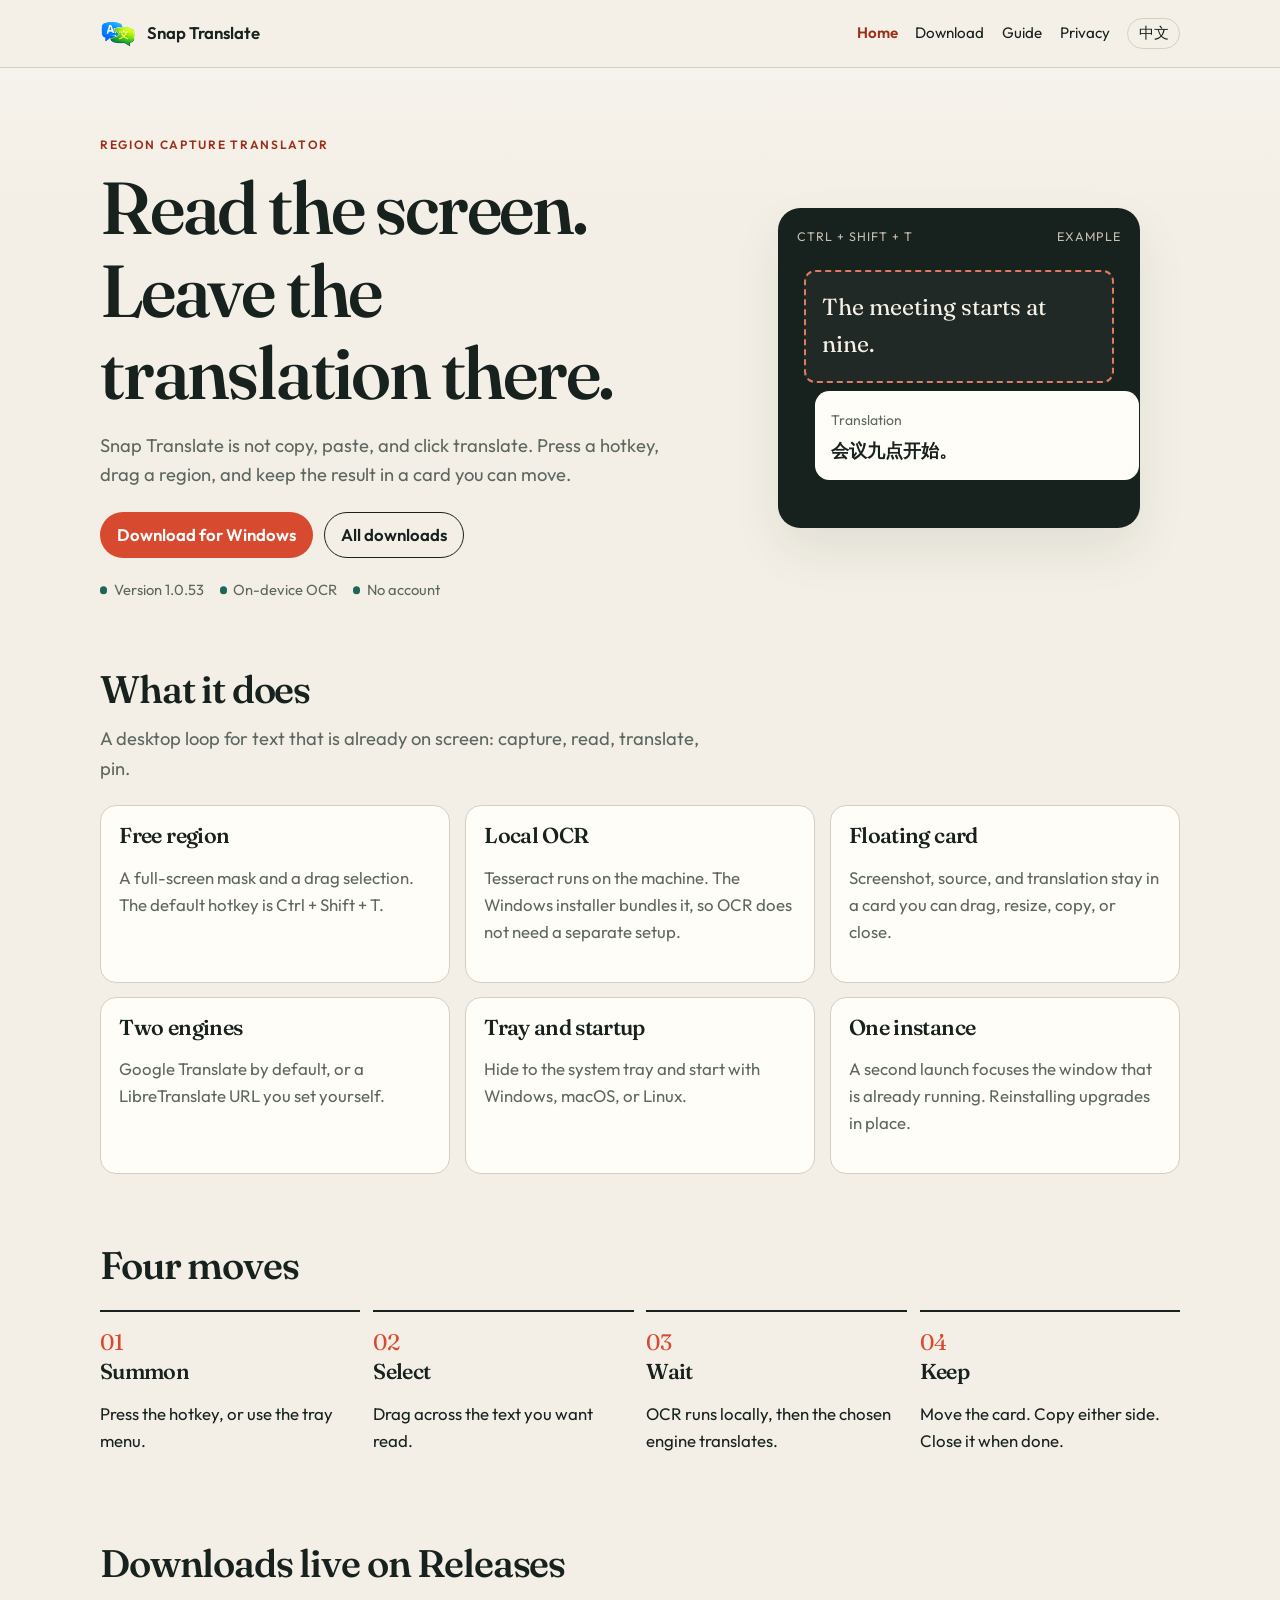
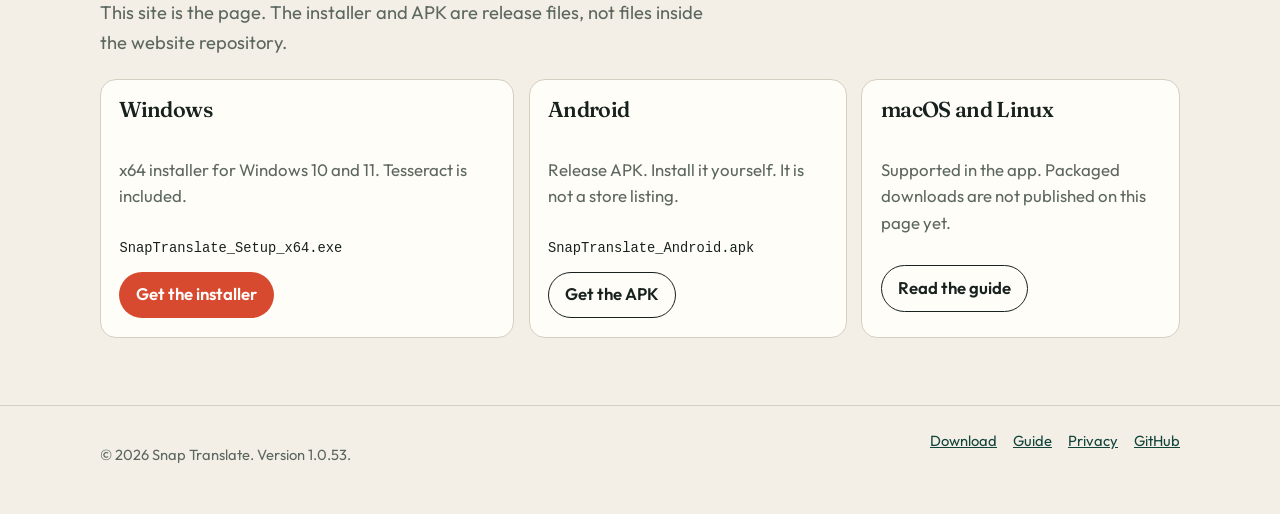
==== index.html @ 3e165d20 "feat: 添加 Snap Translate 下载站 包含中英文页面，以及 sitemap、robots 与结构化数据。" ====
<!DOCTYPE html>
<html lang="en">
<head>
  <meta charset="utf-8">
  <meta name="viewport" content="width=device-width, initial-scale=1">
  <title>Snap Translate — Screen region OCR and floating translation</title>
  <meta name="description" content="Snap Translate captures a screen region, reads it with on-device OCR, and shows the translation in a floating desktop card. Windows installer and Android APK on GitHub Releases.">
  <meta name="keywords" content="Snap Translate, screen OCR, region capture, desktop translator, Windows translator, floating translation card">
  <meta name="robots" content="index, follow, max-image-preview:large">
  <meta name="author" content="rontowerdragonsingingZi">
  <meta name="theme-color" content="#17211e">
  <link rel="canonical" href="https://rontowerdragonsingingzi.github.io/enblog/">
  <link rel="alternate" hreflang="en" href="https://rontowerdragonsingingzi.github.io/enblog/">
  <link rel="alternate" hreflang="zh-Hans" href="https://rontowerdragonsingingzi.github.io/enblog/html/zh.html">
  <link rel="alternate" hreflang="x-default" href="https://rontowerdragonsingingzi.github.io/enblog/">
  <link rel="icon" href="images/favicon.svg" type="image/svg+xml">
  <link rel="apple-touch-icon" href="images/icon-512.png">
  <link rel="manifest" href="site.webmanifest">
  <link rel="sitemap" type="application/xml" href="sitemap.xml">
  <meta property="og:type" content="website">
  <meta property="og:site_name" content="Snap Translate">
  <meta property="og:locale" content="en_US">
  <meta property="og:locale:alternate" content="zh_CN">
  <meta property="og:title" content="Snap Translate — Screen region OCR and floating translation">
  <meta property="og:description" content="Drag a region. Read it on device. Keep the translation in a floating card.">
  <meta property="og:url" content="https://rontowerdragonsingingzi.github.io/enblog/">
  <meta property="og:image" content="https://rontowerdragonsingingzi.github.io/enblog/images/icon-512.png">
  <meta property="og:image:width" content="512">
  <meta property="og:image:height" content="512">
  <meta property="og:image:alt" content="Snap Translate app icon">
  <meta name="twitter:card" content="summary">
  <meta name="twitter:title" content="Snap Translate — Screen region OCR and floating translation">
  <meta name="twitter:description" content="Drag a region. Read it on device. Keep the translation in a floating card.">
  <meta name="twitter:image" content="https://rontowerdragonsingingzi.github.io/enblog/images/icon-512.png">
  <link rel="preconnect" href="https://fonts.googleapis.com">
  <link rel="preconnect" href="https://fonts.gstatic.com" crossorigin>
  <link href="https://fonts.googleapis.com/css2?family=Fraunces:opsz,wght@9..144,560;9..144,640&family=Outfit:wght@400;500;600&display=swap" rel="stylesheet">
  <link rel="stylesheet" href="css/style.css">
  <script type="application/ld+json">
  {
    "@context": "https://schema.org",
    "@graph": [
      {
        "@type": "WebSite",
        "name": "Snap Translate",
        "url": "https://rontowerdragonsingingzi.github.io/enblog/",
        "inLanguage": ["en", "zh-Hans"],
        "description": "Screen region capture, on-device OCR, and floating translation cards."
      },
      {
        "@type": "SoftwareApplication",
        "name": "Snap Translate",
        "operatingSystem": "Windows 10, Windows 11, Android, macOS, Linux",
        "applicationCategory": "UtilitiesApplication",
        "softwareVersion": "1.0.53",
        "description": "Capture a screen region, read it with on-device Tesseract OCR, and show the translation in a floating card.",
        "downloadUrl": "https://github.com/rontowerdragonsingingZi/enblog/releases",
        "offers": { "@type": "Offer", "price": "0", "priceCurrency": "USD" },
        "author": {
          "@type": "Person",
          "name": "rontowerdragonsingingZi",
          "url": "https://github.com/rontowerdragonsingingZi"
        }
      }
    ]
  }
  </script>
</head>
<body>
  <a class="skip" href="#main">Skip to content</a>
  <header class="site-header">
    <div class="wrap bar">
      <a class="brand" href="index.html"><img src="images/icon-512.png" width="36" height="36" alt="">Snap Translate</a>
      <input class="nav-toggle" type="checkbox" id="nav-toggle">
      <label class="nav-toggle-label" for="nav-toggle">Menu</label>
      <nav class="nav" aria-label="Primary">
        <a href="index.html" aria-current="page">Home</a>
        <a href="html/download.html">Download</a>
        <a href="html/guide.html">Guide</a>
        <a href="html/privacy.html">Privacy</a>
        <a class="lang" href="html/zh.html" hreflang="zh-Hans" lang="zh-Hans">中文</a>
      </nav>
    </div>
  </header>
  <main id="main">
    <div class="wrap hero">
      <div>
        <p class="kicker">Region capture translator</p>
        <h1>Read the screen. Leave the translation there.</h1>
        <p class="lede">Snap Translate is not copy, paste, and click translate. Press a hotkey, drag a region, and keep the result in a card you can move.</p>
        <div class="actions">
          <a class="btn btn-primary" data-download="windows" href="https://github.com/rontowerdragonsingingZi/enblog/releases">Download for Windows</a>
          <a class="btn btn-ghost" href="html/download.html">All downloads</a>
        </div>
        <ul class="meta">
          <li>Version <span data-version>1.0.53</span></li>
          <li>On-device OCR</li>
          <li>No account</li>
        </ul>
      </div>
      <figure class="stage">
        <div class="stage-top"><span>Ctrl + Shift + T</span><span>Example</span></div>
        <div class="marquee">
          <p lang="en">The meeting starts at nine.</p>
        </div>
        <div class="card-float">
          <small>Translation</small>
          <strong lang="zh-Hans">会议九点开始。</strong>
        </div>
      </figure>
    </div>
    <section>
      <div class="wrap">
        <div class="section-head">
          <h2>What it does</h2>
          <p class="lede">A desktop loop for text that is already on screen: capture, read, translate, pin.</p>
        </div>
        <div class="grid">
          <article class="panel">
            <h3>Free region</h3>
            <p>A full-screen mask and a drag selection. The default hotkey is Ctrl + Shift + T.</p>
          </article>
          <article class="panel">
            <h3>Local OCR</h3>
            <p>Tesseract runs on the machine. The Windows installer bundles it, so OCR does not need a separate setup.</p>
          </article>
          <article class="panel">
            <h3>Floating card</h3>
            <p>Screenshot, source, and translation stay in a card you can drag, resize, copy, or close.</p>
          </article>
          <article class="panel">
            <h3>Two engines</h3>
            <p>Google Translate by default, or a LibreTranslate URL you set yourself.</p>
          </article>
          <article class="panel">
            <h3>Tray and startup</h3>
            <p>Hide to the system tray and start with Windows, macOS, or Linux.</p>
          </article>
          <article class="panel">
            <h3>One instance</h3>
            <p>A second launch focuses the window that is already running. Reinstalling upgrades in place.</p>
          </article>
        </div>
      </div>
    </section>
    <section>
      <div class="wrap">
        <div class="section-head">
          <h2>Four moves</h2>
        </div>
        <div class="steps">
          <article class="step"><h3>Summon</h3><p>Press the hotkey, or use the tray menu.</p></article>
          <article class="step"><h3>Select</h3><p>Drag across the text you want read.</p></article>
          <article class="step"><h3>Wait</h3><p>OCR runs locally, then the chosen engine translates.</p></article>
          <article class="step"><h3>Keep</h3><p>Move the card. Copy either side. Close it when done.</p></article>
        </div>
      </div>
    </section>
    <section id="download">
      <div class="wrap">
        <div class="section-head">
          <h2>Downloads live on Releases</h2>
          <p class="lede">This site is the page. The installer and APK are release files, not files inside the website repository.</p>
        </div>
        <div class="downloads">
          <article class="panel download-card">
            <h3>Windows</h3>
            <p>x64 installer for Windows 10 and 11. Tesseract is included.</p>
            <span class="file" data-file>SnapTranslate_Setup_x64.exe</span>
            <a class="btn btn-primary" data-download="windows" href="https://github.com/rontowerdragonsingingZi/enblog/releases">Get the installer</a>
          </article>
          <article class="panel download-card">
            <h3>Android</h3>
            <p>Release APK. Install it yourself. It is not a store listing.</p>
            <span class="file" data-file>SnapTranslate_Android.apk</span>
            <a class="btn btn-ghost" data-download="android" href="https://github.com/rontowerdragonsingingZi/enblog/releases">Get the APK</a>
          </article>
          <article class="panel download-card">
            <h3>macOS and Linux</h3>
            <p>Supported in the app. Packaged downloads are not published on this page yet.</p>
            <a class="btn btn-ghost" href="html/guide.html">Read the guide</a>
          </article>
        </div>
      </div>
    </section>
  </main>
  <footer class="site-footer">
    <div class="wrap foot">
      <p>© <span data-year>2026</span> Snap Translate. Version <span data-version>1.0.53</span>.</p>
      <nav aria-label="Footer">
        <a href="html/download.html">Download</a>
        <a href="html/guide.html">Guide</a>
        <a href="html/privacy.html">Privacy</a>
        <a href="https://github.com/rontowerdragonsingingZi/enblog">GitHub</a>
      </nav>
    </div>
  </footer>
  <script src="js/config.js"></script>
  <script src="js/main.js"></script>
</body>
</html>
---- css/style.css ----
:root {
  --paper: #f3efe6;
  --paper-2: #e6dfd1;
  --ink: #17211e;
  --muted: #5c675f;
  --line: #d5cec1;
  --card: #fffdf8;
  --signal: #d84a2f;
  --signal-dark: #9d2f18;
  --moss: #1d6558;
  --moss-dark: #12443b;
  --shadow: 0 22px 50px rgba(23, 33, 30, 0.08);
  --serif: "Fraunces", "Iowan Old Style", "Palatino Linotype", serif;
  --sans: "Outfit", "Segoe UI", sans-serif;
}

* { box-sizing: border-box; }
html { scroll-behavior: smooth; }
body {
  margin: 0;
  color: var(--ink);
  background:
    radial-gradient(900px 420px at 100% -10%, rgba(216, 74, 47, 0.08), transparent 60%),
    linear-gradient(180deg, #f7f4ee 0%, var(--paper) 220px);
  font-family: var(--sans);
  font-size: 1.05rem;
  line-height: 1.6;
}
img { max-width: 100%; display: block; }
a { color: var(--moss-dark); }
a:hover { color: var(--signal-dark); }
.skip {
  position: absolute;
  left: 1rem;
  top: -4rem;
  background: var(--ink);
  color: white;
  padding: 0.5rem 0.8rem;
  z-index: 5;
}
.skip:focus { top: 0.6rem; }

.wrap { width: min(1080px, calc(100% - 2rem)); margin: 0 auto; }
.site-header {
  position: sticky;
  top: 0;
  z-index: 4;
  background: rgba(243, 239, 230, 0.92);
  backdrop-filter: blur(10px);
  border-bottom: 1px solid var(--line);
}
.bar {
  display: flex;
  align-items: center;
  justify-content: space-between;
  gap: 1rem;
  min-height: 4.2rem;
}
.brand {
  display: flex;
  align-items: center;
  gap: 0.7rem;
  color: var(--ink);
  text-decoration: none;
  font-weight: 600;
}
.brand img { width: 36px; height: 36px; border-radius: 8px; }
.nav-toggle { position: absolute; opacity: 0; pointer-events: none; }
.nav-toggle-label { display: none; }
.nav { display: flex; align-items: center; gap: 1.1rem; }
.nav a { color: var(--ink); text-decoration: none; font-size: 0.95rem; }
.nav a[aria-current="page"] { color: var(--signal-dark); font-weight: 600; }
.lang {
  border: 1px solid var(--line);
  border-radius: 999px;
  padding: 0.15rem 0.65rem;
}

.hero { display: grid; grid-template-columns: 1.15fr 0.85fr; gap: 2.5rem; padding: 4.2rem 0 2rem; align-items: center; }
.kicker {
  letter-spacing: 0.14em;
  text-transform: uppercase;
  font-size: 0.75rem;
  color: var(--signal-dark);
  font-weight: 600;
  margin: 0 0 0.8rem;
}
h1, h2, h3 { font-family: var(--serif); font-weight: 560; letter-spacing: -0.03em; line-height: 1.12; }
h1 { font-size: clamp(2.6rem, 6vw, 4.6rem); margin: 0 0 1rem; }
h2 { font-size: clamp(1.8rem, 3vw, 2.6rem); margin: 0 0 0.8rem; }
h3 { font-size: 1.35rem; margin: 0 0 0.4rem; }
.lede { font-size: 1.15rem; color: var(--muted); max-width: 38rem; margin: 0 0 1.4rem; }
.actions { display: flex; flex-wrap: wrap; gap: 0.7rem; margin-bottom: 1.2rem; }
.btn {
  display: inline-flex;
  align-items: center;
  justify-content: center;
  min-height: 2.8rem;
  padding: 0.55rem 1rem;
  border-radius: 999px;
  text-decoration: none;
  font-weight: 600;
  border: 1px solid transparent;
}
.btn-primary { background: var(--signal); color: white; }
.btn-primary:hover { background: var(--signal-dark); color: white; }
.btn-ghost { background: transparent; color: var(--ink); border-color: var(--ink); }
.btn-ghost:hover { background: var(--ink); color: white; }
.meta { display: flex; flex-wrap: wrap; gap: 0.5rem 1rem; color: var(--muted); font-size: 0.92rem; padding: 0; margin: 0; list-style: none; }
.meta li::before { content: ""; display: inline-block; width: 0.45rem; height: 0.45rem; margin-right: 0.4rem; border-radius: 50%; background: var(--moss); transform: translateY(-0.05rem); }

.stage {
  background: var(--ink);
  color: #f6f1e7;
  border-radius: 1.4rem;
  padding: 1.2rem;
  box-shadow: var(--shadow);
  min-height: 320px;
}
.stage-top { display: flex; justify-content: space-between; font-size: 0.78rem; letter-spacing: 0.08em; text-transform: uppercase; color: #c8bfb0; }
.marquee {
  margin: 1.4rem 0.4rem 1rem;
  border: 2px dashed #e07a62;
  border-radius: 0.7rem;
  padding: 1rem 1rem 0.4rem;
  background: rgba(255, 253, 248, 0.04);
}
.marquee p { margin: 0 0 0.8rem; font-family: var(--serif); font-size: 1.45rem; }
.card-float {
  background: var(--card);
  color: var(--ink);
  border-radius: 0.9rem;
  padding: 0.9rem 1rem;
  transform: translate(18px, -8px);
}
.card-float small { color: var(--muted); }
.card-float strong { display: block; margin-top: 0.25rem; font-size: 1.15rem; }

section { padding: 2.2rem 0; }
.section-head { max-width: 40rem; margin-bottom: 1.4rem; }
.grid { display: grid; grid-template-columns: repeat(3, 1fr); gap: 0.9rem; }
.panel {
  background: var(--card);
  border: 1px solid var(--line);
  border-radius: 1rem;
  padding: 1.1rem 1.15rem 1.2rem;
}
.panel p, .prose p { color: var(--muted); }
.steps { display: grid; grid-template-columns: repeat(4, 1fr); gap: 0.8rem; counter-reset: step; }
.step { border-top: 2px solid var(--ink); padding-top: 0.8rem; }
.step::before { counter-increment: step; content: counter(step, decimal-leading-zero); display: block; font-family: var(--serif); font-size: 1.4rem; color: var(--signal); }

.downloads { display: grid; grid-template-columns: 1.3fr 1fr 1fr; gap: 0.9rem; }
.download-card { display: flex; flex-direction: column; gap: 0.7rem; }
.download-card .btn { align-self: flex-start; }
.file { font-family: Consolas, "Courier New", monospace; font-size: 0.86rem; color: var(--ink); }
.note { font-size: 0.92rem; color: var(--muted); }

.site-footer { border-top: 1px solid var(--line); margin-top: 2rem; padding: 1.4rem 0 2rem; color: var(--muted); font-size: 0.92rem; }
.foot { display: flex; justify-content: space-between; gap: 1rem; flex-wrap: wrap; }
.foot nav { display: flex; gap: 1rem; }
.prose { max-width: 44rem; }
.prose h1 { font-size: clamp(2.2rem, 5vw, 3.4rem); padding-top: 2rem; }
table { width: 100%; border-collapse: collapse; background: var(--card); }
th, td { text-align: left; padding: 0.7rem 0.8rem; border-bottom: 1px solid var(--line); vertical-align: top; }
th { font-size: 0.82rem; letter-spacing: 0.06em; text-transform: uppercase; }

@media (max-width: 860px) {
  .hero, .grid, .steps, .downloads { grid-template-columns: 1fr; }
  .nav-toggle-label {
    display: inline-flex;
    align-items: center;
    min-height: 2.2rem;
    padding: 0 0.7rem;
    border: 1px solid var(--line);
    border-radius: 999px;
    cursor: pointer;
  }
  .nav {
    display: none;
    position: absolute;
    left: 0;
    right: 0;
    top: 4.2rem;
    flex-direction: column;
    align-items: flex-start;
    padding: 0.8rem 1rem 1rem;
    background: var(--paper);
    border-bottom: 1px solid var(--line);
  }
  .nav-toggle:checked ~ .nav { display: flex; }
}
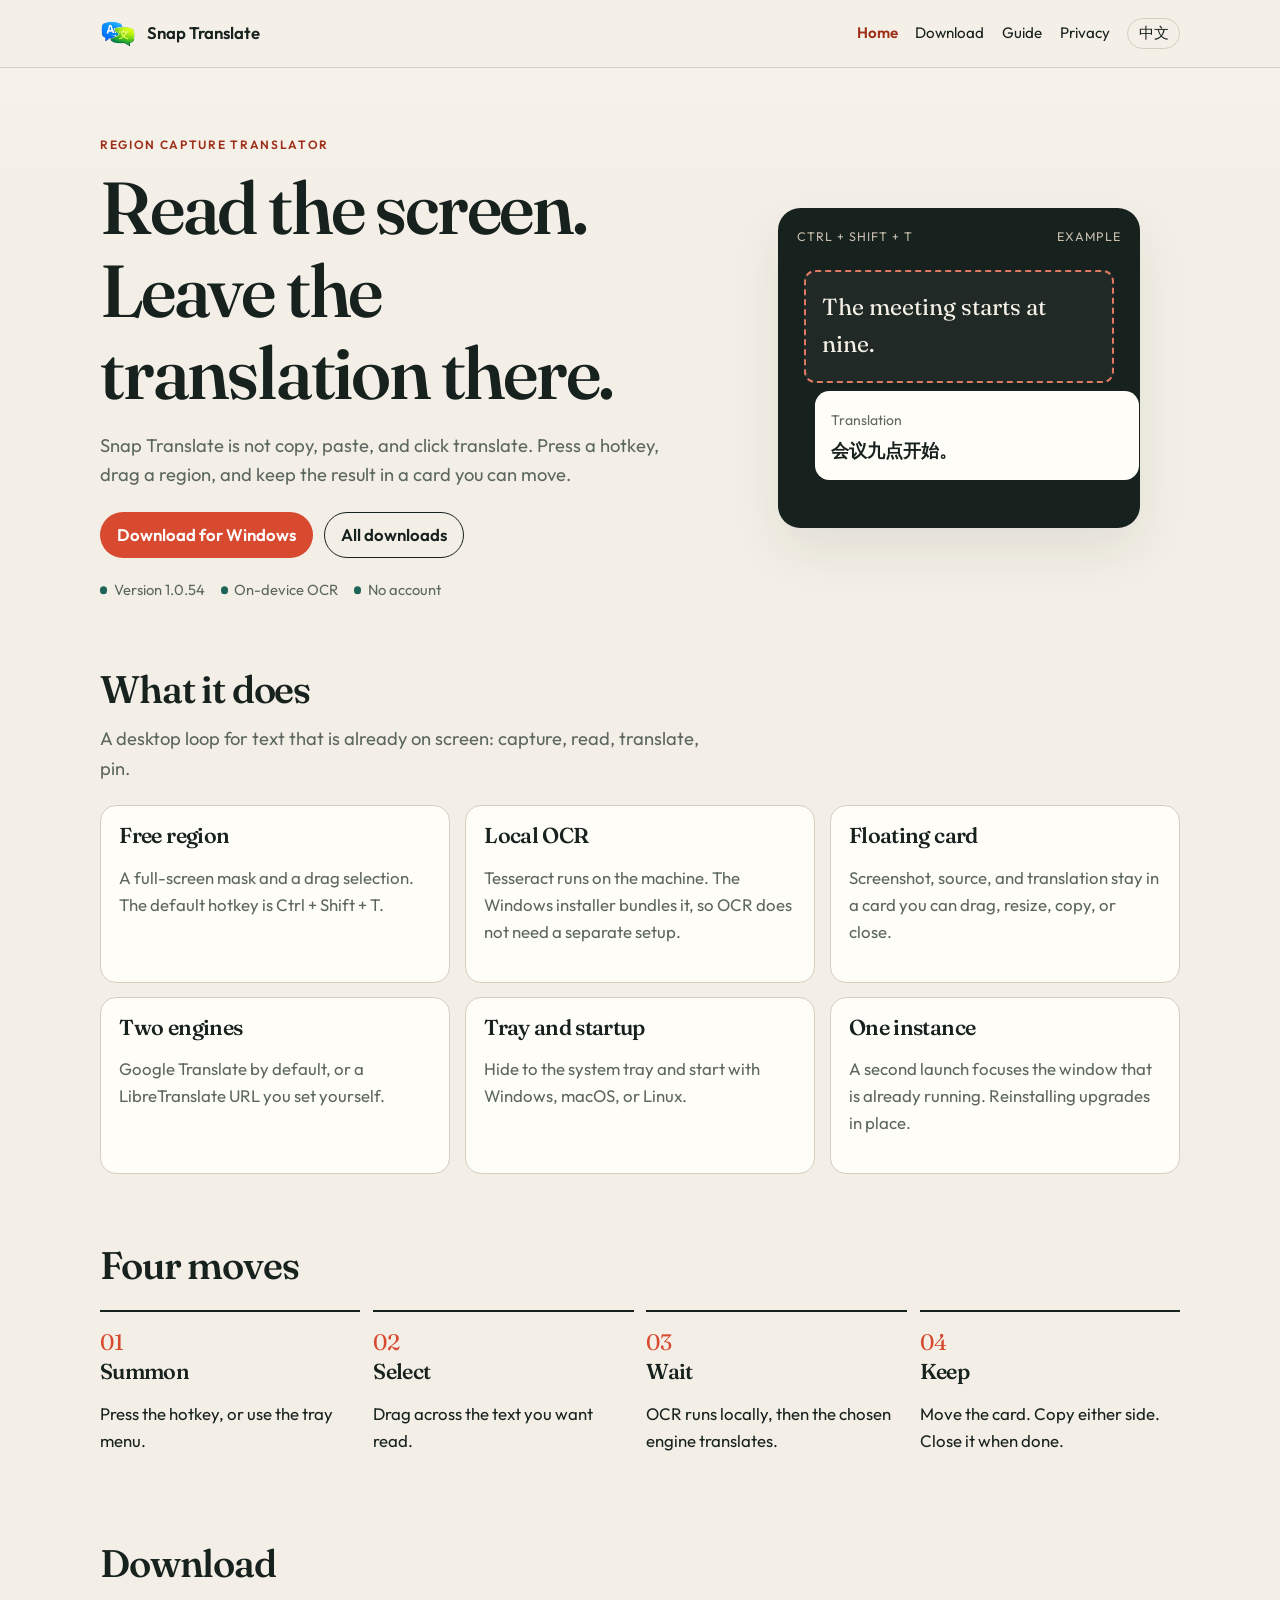
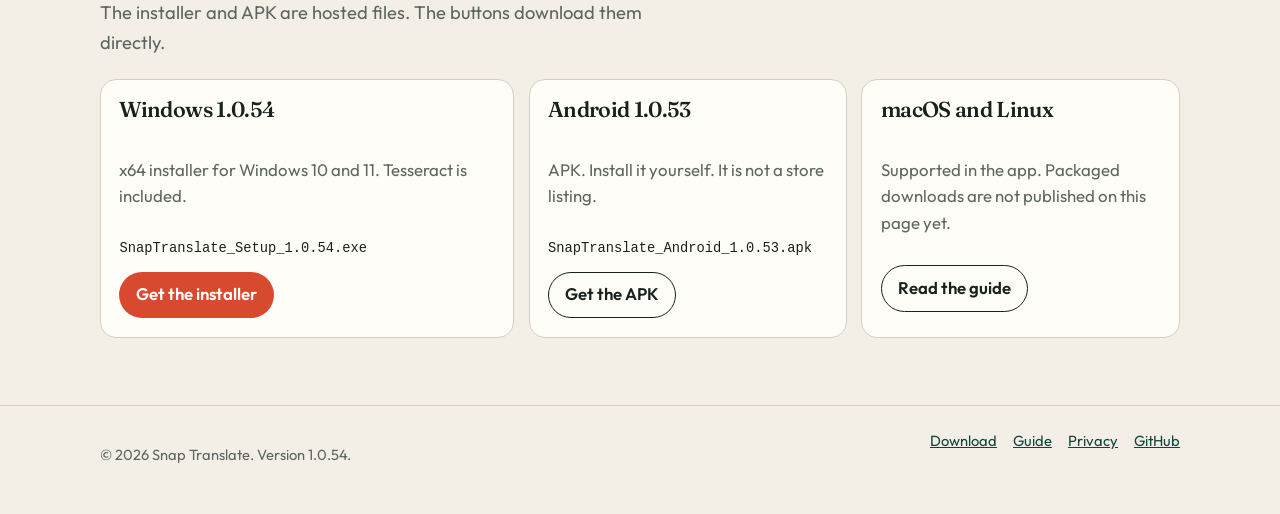
==== commit db070b96: "feat: 下载按钮指向 R2 安装包 Windows 1.0.54 与 Android 1.0.53 直接下载。" ====
--- a/index.html
+++ b/index.html
@@ -4,7 +4,7 @@
   <meta charset="utf-8">
   <meta name="viewport" content="width=device-width, initial-scale=1">
   <title>Snap Translate — Screen region OCR and floating translation</title>
-  <meta name="description" content="Snap Translate captures a screen region, reads it with on-device OCR, and shows the translation in a floating desktop card. Windows installer and Android APK on GitHub Releases.">
+  <meta name="description" content="Snap Translate captures a screen region, reads it with on-device OCR, and shows the translation in a floating desktop card. Download the Windows installer or Android APK.">
   <meta name="keywords" content="Snap Translate, screen OCR, region capture, desktop translator, Windows translator, floating translation card">
   <meta name="robots" content="index, follow, max-image-preview:large">
   <meta name="author" content="rontowerdragonsingingZi">
@@ -52,9 +52,9 @@
         "name": "Snap Translate",
         "operatingSystem": "Windows 10, Windows 11, Android, macOS, Linux",
         "applicationCategory": "UtilitiesApplication",
-        "softwareVersion": "1.0.53",
+        "softwareVersion": "1.0.54",
         "description": "Capture a screen region, read it with on-device Tesseract OCR, and show the translation in a floating card.",
-        "downloadUrl": "https://github.com/rontowerdragonsingingZi/enblog/releases",
+        "downloadUrl": "https://pub-40a7fb290d21422a914346f0b0ba2afd.r2.dev/dwn/SnapTranslate_Setup_1.0.54.exe",
         "offers": { "@type": "Offer", "price": "0", "priceCurrency": "USD" },
         "author": {
           "@type": "Person",
@@ -89,11 +89,11 @@
         <h1>Read the screen. Leave the translation there.</h1>
         <p class="lede">Snap Translate is not copy, paste, and click translate. Press a hotkey, drag a region, and keep the result in a card you can move.</p>
         <div class="actions">
-          <a class="btn btn-primary" data-download="windows" href="https://github.com/rontowerdragonsingingZi/enblog/releases">Download for Windows</a>
+          <a class="btn btn-primary" data-download="windows" href="https://pub-40a7fb290d21422a914346f0b0ba2afd.r2.dev/dwn/SnapTranslate_Setup_1.0.54.exe">Download for Windows</a>
           <a class="btn btn-ghost" href="html/download.html">All downloads</a>
         </div>
         <ul class="meta">
-          <li>Version <span data-version>1.0.53</span></li>
+          <li>Version <span data-version>1.0.54</span></li>
           <li>On-device OCR</li>
           <li>No account</li>
         </ul>
@@ -159,21 +159,21 @@
     <section id="download">
       <div class="wrap">
         <div class="section-head">
-          <h2>Downloads live on Releases</h2>
-          <p class="lede">This site is the page. The installer and APK are release files, not files inside the website repository.</p>
+          <h2>Download</h2>
+          <p class="lede">The installer and APK are hosted files. The buttons download them directly.</p>
         </div>
         <div class="downloads">
           <article class="panel download-card">
-            <h3>Windows</h3>
+            <h3>Windows 1.0.54</h3>
             <p>x64 installer for Windows 10 and 11. Tesseract is included.</p>
-            <span class="file" data-file>SnapTranslate_Setup_x64.exe</span>
-            <a class="btn btn-primary" data-download="windows" href="https://github.com/rontowerdragonsingingZi/enblog/releases">Get the installer</a>
+            <span class="file" data-file>SnapTranslate_Setup_1.0.54.exe</span>
+            <a class="btn btn-primary" data-download="windows" href="https://pub-40a7fb290d21422a914346f0b0ba2afd.r2.dev/dwn/SnapTranslate_Setup_1.0.54.exe">Get the installer</a>
           </article>
           <article class="panel download-card">
-            <h3>Android</h3>
-            <p>Release APK. Install it yourself. It is not a store listing.</p>
-            <span class="file" data-file>SnapTranslate_Android.apk</span>
-            <a class="btn btn-ghost" data-download="android" href="https://github.com/rontowerdragonsingingZi/enblog/releases">Get the APK</a>
+            <h3>Android 1.0.53</h3>
+            <p>APK. Install it yourself. It is not a store listing.</p>
+            <span class="file" data-file>SnapTranslate_Android_1.0.53.apk</span>
+            <a class="btn btn-ghost" data-download="android" href="https://pub-40a7fb290d21422a914346f0b0ba2afd.r2.dev/SnapTranslate_Android_1.0.53.apk">Get the APK</a>
           </article>
           <article class="panel download-card">
             <h3>macOS and Linux</h3>
@@ -186,7 +186,7 @@
   </main>
   <footer class="site-footer">
     <div class="wrap foot">
-      <p>© <span data-year>2026</span> Snap Translate. Version <span data-version>1.0.53</span>.</p>
+      <p>© <span data-year>2026</span> Snap Translate. Version <span data-version>1.0.54</span>.</p>
       <nav aria-label="Footer">
         <a href="html/download.html">Download</a>
         <a href="html/guide.html">Guide</a>
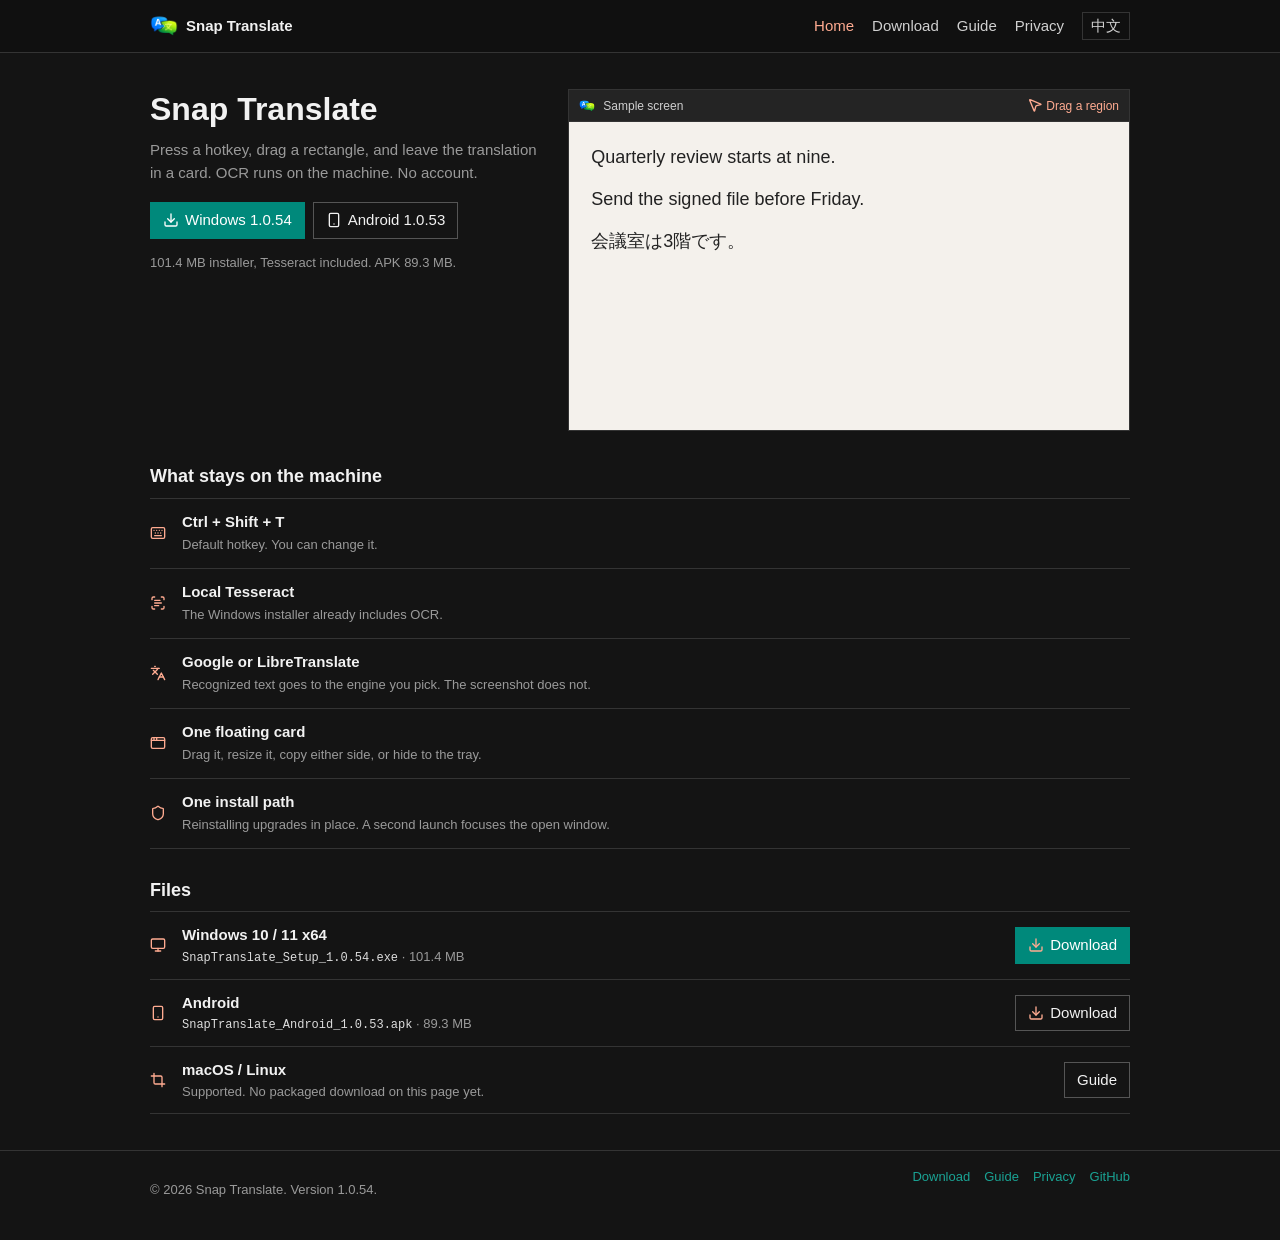
==== commit 571a6168: "feat: 改成深色工具页 去掉模板式排版，加入 Lucide 图标和可拖选示例。" ====
--- a/index.html
+++ b/index.html
@@ -8,12 +8,12 @@
   <meta name="keywords" content="Snap Translate, screen OCR, region capture, desktop translator, Windows translator, floating translation card">
   <meta name="robots" content="index, follow, max-image-preview:large">
   <meta name="author" content="rontowerdragonsingingZi">
-  <meta name="theme-color" content="#17211e">
+  <meta name="theme-color" content="#141414">
   <link rel="canonical" href="https://rontowerdragonsingingzi.github.io/enblog/">
   <link rel="alternate" hreflang="en" href="https://rontowerdragonsingingzi.github.io/enblog/">
   <link rel="alternate" hreflang="zh-Hans" href="https://rontowerdragonsingingzi.github.io/enblog/html/zh.html">
   <link rel="alternate" hreflang="x-default" href="https://rontowerdragonsingingzi.github.io/enblog/">
-  <link rel="icon" href="images/favicon.svg" type="image/svg+xml">
+  <link rel="icon" href="images/icon-128.png" type="image/png">
   <link rel="apple-touch-icon" href="images/icon-512.png">
   <link rel="manifest" href="site.webmanifest">
   <link rel="sitemap" type="application/xml" href="sitemap.xml">
@@ -32,9 +32,6 @@
   <meta name="twitter:title" content="Snap Translate — Screen region OCR and floating translation">
   <meta name="twitter:description" content="Drag a region. Read it on device. Keep the translation in a floating card.">
   <meta name="twitter:image" content="https://rontowerdragonsingingzi.github.io/enblog/images/icon-512.png">
-  <link rel="preconnect" href="https://fonts.googleapis.com">
-  <link rel="preconnect" href="https://fonts.gstatic.com" crossorigin>
-  <link href="https://fonts.googleapis.com/css2?family=Fraunces:opsz,wght@9..144,560;9..144,640&family=Outfit:wght@400;500;600&display=swap" rel="stylesheet">
   <link rel="stylesheet" href="css/style.css">
   <script type="application/ld+json">
   {
@@ -70,7 +67,7 @@
   <a class="skip" href="#main">Skip to content</a>
   <header class="site-header">
     <div class="wrap bar">
-      <a class="brand" href="index.html"><img src="images/icon-512.png" width="36" height="36" alt="">Snap Translate</a>
+      <a class="brand" href="index.html"><img src="images/icon-512.png" width="28" height="28" alt="">Snap Translate</a>
       <input class="nav-toggle" type="checkbox" id="nav-toggle">
       <label class="nav-toggle-label" for="nav-toggle">Menu</label>
       <nav class="nav" aria-label="Primary">
@@ -85,103 +82,78 @@
   <main id="main">
     <div class="wrap hero">
       <div>
-        <p class="kicker">Region capture translator</p>
-        <h1>Read the screen. Leave the translation there.</h1>
-        <p class="lede">Snap Translate is not copy, paste, and click translate. Press a hotkey, drag a region, and keep the result in a card you can move.</p>
+        <h1>Snap Translate</h1>
+        <p class="lede">Press a hotkey, drag a rectangle, and leave the translation in a card. OCR runs on the machine. No account.</p>
         <div class="actions">
-          <a class="btn btn-primary" data-download="windows" href="https://pub-40a7fb290d21422a914346f0b0ba2afd.r2.dev/dwn/SnapTranslate_Setup_1.0.54.exe">Download for Windows</a>
-          <a class="btn btn-ghost" href="html/download.html">All downloads</a>
+          <a class="btn" data-download="windows" href="https://pub-40a7fb290d21422a914346f0b0ba2afd.r2.dev/dwn/SnapTranslate_Setup_1.0.54.exe"><span class="ico ico-down" aria-hidden="true"></span>Windows 1.0.54</a>
+          <a class="btn btn-ghost" data-download="android" href="https://pub-40a7fb290d21422a914346f0b0ba2afd.r2.dev/SnapTranslate_Android_1.0.53.apk"><span class="ico ico-phone" aria-hidden="true"></span>Android 1.0.53</a>
         </div>
-        <ul class="meta">
-          <li>Version <span data-version>1.0.54</span></li>
-          <li>On-device OCR</li>
-          <li>No account</li>
-        </ul>
+        <p class="fine"><span data-size="windows">101.4 MB</span> installer, Tesseract included. APK <span data-size="android">89.3 MB</span>.</p>
       </div>
-      <figure class="stage">
-        <div class="stage-top"><span>Ctrl + Shift + T</span><span>Example</span></div>
-        <div class="marquee">
-          <p lang="en">The meeting starts at nine.</p>
+      <div class="desk" data-board>
+        <div class="desk-bar">
+          <img src="images/icon-512.png" width="16" height="16" alt="">
+          <span>Sample screen</span>
+          <span><span class="ico ico-pointer" aria-hidden="true"></span> Drag a region</span>
         </div>
-        <div class="card-float">
-          <small>Translation</small>
-          <strong lang="zh-Hans">会议九点开始。</strong>
+        <div class="sheet">
+          <p data-src="Quarterly review starts at nine." data-dst="季度评审九点开始。">Quarterly review starts at nine.</p>
+          <p data-src="Send the signed file before Friday." data-dst="请在周五前发回签字文件。">Send the signed file before Friday.</p>
+          <p lang="ja" data-src="会議室は3階です。" data-dst="会议室在三楼。">会議室は3階です。</p>
         </div>
-      </figure>
+        <div class="sel" data-select hidden></div>
+        <aside class="float" data-card hidden>
+          <header data-grip>
+            <span class="ico ico-move" aria-hidden="true"></span>
+            <span>Result</span>
+            <button type="button" data-close aria-label="Close"><span class="ico ico-x" aria-hidden="true"></span></button>
+          </header>
+          <p data-ocr></p>
+          <p class="out" data-out></p>
+          <footer>
+            <button type="button" data-copy="[data-out]" aria-label="Copy translation"><span class="ico ico-copy" aria-hidden="true"></span></button>
+          </footer>
+        </aside>
+      </div>
     </div>
-    <section>
-      <div class="wrap">
-        <div class="section-head">
-          <h2>What it does</h2>
-          <p class="lede">A desktop loop for text that is already on screen: capture, read, translate, pin.</p>
-        </div>
-        <div class="grid">
-          <article class="panel">
-            <h3>Free region</h3>
-            <p>A full-screen mask and a drag selection. The default hotkey is Ctrl + Shift + T.</p>
-          </article>
-          <article class="panel">
-            <h3>Local OCR</h3>
-            <p>Tesseract runs on the machine. The Windows installer bundles it, so OCR does not need a separate setup.</p>
-          </article>
-          <article class="panel">
-            <h3>Floating card</h3>
-            <p>Screenshot, source, and translation stay in a card you can drag, resize, copy, or close.</p>
-          </article>
-          <article class="panel">
-            <h3>Two engines</h3>
-            <p>Google Translate by default, or a LibreTranslate URL you set yourself.</p>
-          </article>
-          <article class="panel">
-            <h3>Tray and startup</h3>
-            <p>Hide to the system tray and start with Windows, macOS, or Linux.</p>
-          </article>
-          <article class="panel">
-            <h3>One instance</h3>
-            <p>A second launch focuses the window that is already running. Reinstalling upgrades in place.</p>
-          </article>
-        </div>
-      </div>
+    <section class="wrap block">
+      <h2>What stays on the machine</h2>
+      <ul class="facts">
+        <li><span class="ico ico-key" aria-hidden="true"></span><div><b>Ctrl + Shift + T</b><span>Default hotkey. You can change it.</span></div></li>
+        <li><span class="ico ico-scan" aria-hidden="true"></span><div><b>Local Tesseract</b><span>The Windows installer already includes OCR.</span></div></li>
+        <li><span class="ico ico-lang" aria-hidden="true"></span><div><b>Google or LibreTranslate</b><span>Recognized text goes to the engine you pick. The screenshot does not.</span></div></li>
+        <li><span class="ico ico-window" aria-hidden="true"></span><div><b>One floating card</b><span>Drag it, resize it, copy either side, or hide to the tray.</span></div></li>
+        <li><span class="ico ico-shield" aria-hidden="true"></span><div><b>One install path</b><span>Reinstalling upgrades in place. A second launch focuses the open window.</span></div></li>
+      </ul>
     </section>
-    <section>
-      <div class="wrap">
-        <div class="section-head">
-          <h2>Four moves</h2>
-        </div>
-        <div class="steps">
-          <article class="step"><h3>Summon</h3><p>Press the hotkey, or use the tray menu.</p></article>
-          <article class="step"><h3>Select</h3><p>Drag across the text you want read.</p></article>
-          <article class="step"><h3>Wait</h3><p>OCR runs locally, then the chosen engine translates.</p></article>
-          <article class="step"><h3>Keep</h3><p>Move the card. Copy either side. Close it when done.</p></article>
-        </div>
-      </div>
-    </section>
-    <section id="download">
-      <div class="wrap">
-        <div class="section-head">
-          <h2>Download</h2>
-          <p class="lede">The installer and APK are hosted files. The buttons download them directly.</p>
-        </div>
-        <div class="downloads">
-          <article class="panel download-card">
-            <h3>Windows 1.0.54</h3>
-            <p>x64 installer for Windows 10 and 11. Tesseract is included.</p>
-            <span class="file" data-file>SnapTranslate_Setup_1.0.54.exe</span>
-            <a class="btn btn-primary" data-download="windows" href="https://pub-40a7fb290d21422a914346f0b0ba2afd.r2.dev/dwn/SnapTranslate_Setup_1.0.54.exe">Get the installer</a>
-          </article>
-          <article class="panel download-card">
-            <h3>Android 1.0.53</h3>
-            <p>APK. Install it yourself. It is not a store listing.</p>
-            <span class="file" data-file>SnapTranslate_Android_1.0.53.apk</span>
-            <a class="btn btn-ghost" data-download="android" href="https://pub-40a7fb290d21422a914346f0b0ba2afd.r2.dev/SnapTranslate_Android_1.0.53.apk">Get the APK</a>
-          </article>
-          <article class="panel download-card">
-            <h3>macOS and Linux</h3>
-            <p>Supported in the app. Packaged downloads are not published on this page yet.</p>
-            <a class="btn btn-ghost" href="html/guide.html">Read the guide</a>
-          </article>
-        </div>
-      </div>
+    <section class="wrap block" id="download">
+      <h2>Files</h2>
+      <ul class="files">
+        <li>
+          <span class="ico ico-monitor" aria-hidden="true"></span>
+          <div>
+            <strong>Windows 10 / 11 x64</strong>
+            <p><span class="file" data-file>SnapTranslate_Setup_1.0.54.exe</span> · <span data-size="windows">101.4 MB</span></p>
+          </div>
+          <a class="btn" data-download="windows" href="https://pub-40a7fb290d21422a914346f0b0ba2afd.r2.dev/dwn/SnapTranslate_Setup_1.0.54.exe"><span class="ico ico-down" aria-hidden="true"></span>Download</a>
+        </li>
+        <li>
+          <span class="ico ico-phone" aria-hidden="true"></span>
+          <div>
+            <strong>Android</strong>
+            <p><span class="file" data-file>SnapTranslate_Android_1.0.53.apk</span> · <span data-size="android">89.3 MB</span></p>
+          </div>
+          <a class="btn btn-ghost" data-download="android" href="https://pub-40a7fb290d21422a914346f0b0ba2afd.r2.dev/SnapTranslate_Android_1.0.53.apk"><span class="ico ico-down" aria-hidden="true"></span>Download</a>
+        </li>
+        <li>
+          <span class="ico ico-crop" aria-hidden="true"></span>
+          <div>
+            <strong>macOS / Linux</strong>
+            <p>Supported. No packaged download on this page yet.</p>
+          </div>
+          <a class="btn btn-ghost" href="html/guide.html">Guide</a>
+        </li>
+      </ul>
     </section>
   </main>
   <footer class="site-footer">
--- a/css/style.css
+++ b/css/style.css
@@ -1,192 +1,251 @@
 :root {
-  --paper: #f3efe6;
-  --paper-2: #e6dfd1;
-  --ink: #17211e;
-  --muted: #5c675f;
-  --line: #d5cec1;
-  --card: #fffdf8;
-  --signal: #d84a2f;
-  --signal-dark: #9d2f18;
-  --moss: #1d6558;
-  --moss-dark: #12443b;
-  --shadow: 0 22px 50px rgba(23, 33, 30, 0.08);
-  --serif: "Fraunces", "Iowan Old Style", "Palatino Linotype", serif;
-  --sans: "Outfit", "Segoe UI", sans-serif;
+  --bg: #141414;
+  --panel: #1c1c1c;
+  --sheet: #f4f1ec;
+  --ink: #f2f2f2;
+  --muted: #9a9a9a;
+  --line: #343434;
+  --teal: #00897b;
+  --teal-2: #1aa394;
+  --peach: #ffab91;
+  --danger: #e57373;
+  color-scheme: dark;
 }
 
 * { box-sizing: border-box; }
 html { scroll-behavior: smooth; }
 body {
   margin: 0;
+  background: var(--bg);
   color: var(--ink);
-  background:
-    radial-gradient(900px 420px at 100% -10%, rgba(216, 74, 47, 0.08), transparent 60%),
-    linear-gradient(180deg, #f7f4ee 0%, var(--paper) 220px);
-  font-family: var(--sans);
-  font-size: 1.05rem;
-  line-height: 1.6;
-}
-img { max-width: 100%; display: block; }
-a { color: var(--moss-dark); }
-a:hover { color: var(--signal-dark); }
+  font: 15px/1.5 "Segoe UI", "Microsoft YaHei", sans-serif;
+}
+img { display: block; max-width: 100%; }
+a { color: var(--teal-2); text-decoration: none; }
+a:hover { color: var(--peach); }
+button, .btn { font: inherit; }
+:focus-visible { outline: 2px solid var(--teal-2); outline-offset: 2px; }
+
 .skip {
   position: absolute;
-  left: 1rem;
-  top: -4rem;
-  background: var(--ink);
-  color: white;
-  padding: 0.5rem 0.8rem;
-  z-index: 5;
-}
-.skip:focus { top: 0.6rem; }
-
-.wrap { width: min(1080px, calc(100% - 2rem)); margin: 0 auto; }
+  left: 12px;
+  top: -40px;
+  background: var(--teal);
+  color: #fff;
+  padding: 6px 10px;
+}
+.skip:focus { top: 8px; }
+
+.wrap { width: min(980px, calc(100% - 32px)); margin: 0 auto; }
 .site-header {
-  position: sticky;
-  top: 0;
-  z-index: 4;
-  background: rgba(243, 239, 230, 0.92);
-  backdrop-filter: blur(10px);
   border-bottom: 1px solid var(--line);
+  background: #101010;
 }
 .bar {
   display: flex;
   align-items: center;
   justify-content: space-between;
-  gap: 1rem;
-  min-height: 4.2rem;
+  min-height: 52px;
+  gap: 16px;
 }
 .brand {
   display: flex;
   align-items: center;
-  gap: 0.7rem;
+  gap: 8px;
   color: var(--ink);
-  text-decoration: none;
   font-weight: 600;
 }
-.brand img { width: 36px; height: 36px; border-radius: 8px; }
+.brand img { width: 28px; height: 28px; border-radius: 6px; }
 .nav-toggle { position: absolute; opacity: 0; pointer-events: none; }
 .nav-toggle-label { display: none; }
-.nav { display: flex; align-items: center; gap: 1.1rem; }
-.nav a { color: var(--ink); text-decoration: none; font-size: 0.95rem; }
-.nav a[aria-current="page"] { color: var(--signal-dark); font-weight: 600; }
+.nav { display: flex; align-items: center; gap: 18px; }
+.nav a { color: #d0d0d0; }
+.nav a[aria-current="page"] { color: var(--peach); }
 .lang {
   border: 1px solid var(--line);
-  border-radius: 999px;
-  padding: 0.15rem 0.65rem;
-}
-
-.hero { display: grid; grid-template-columns: 1.15fr 0.85fr; gap: 2.5rem; padding: 4.2rem 0 2rem; align-items: center; }
-.kicker {
-  letter-spacing: 0.14em;
-  text-transform: uppercase;
-  font-size: 0.75rem;
-  color: var(--signal-dark);
-  font-weight: 600;
-  margin: 0 0 0.8rem;
-}
-h1, h2, h3 { font-family: var(--serif); font-weight: 560; letter-spacing: -0.03em; line-height: 1.12; }
-h1 { font-size: clamp(2.6rem, 6vw, 4.6rem); margin: 0 0 1rem; }
-h2 { font-size: clamp(1.8rem, 3vw, 2.6rem); margin: 0 0 0.8rem; }
-h3 { font-size: 1.35rem; margin: 0 0 0.4rem; }
-.lede { font-size: 1.15rem; color: var(--muted); max-width: 38rem; margin: 0 0 1.4rem; }
-.actions { display: flex; flex-wrap: wrap; gap: 0.7rem; margin-bottom: 1.2rem; }
+  padding: 2px 8px;
+}
+
+.ico {
+  display: inline-block;
+  width: 16px;
+  height: 16px;
+  background: currentColor;
+  vertical-align: -3px;
+  flex: 0 0 auto;
+}
+.ico-crop { -webkit-mask: url("../images/icons/crop.svg") center / contain no-repeat; mask: url("../images/icons/crop.svg") center / contain no-repeat; }
+.ico-scan { -webkit-mask: url("../images/icons/scan-text.svg") center / contain no-repeat; mask: url("../images/icons/scan-text.svg") center / contain no-repeat; }
+.ico-lang { -webkit-mask: url("../images/icons/languages.svg") center / contain no-repeat; mask: url("../images/icons/languages.svg") center / contain no-repeat; }
+.ico-window { -webkit-mask: url("../images/icons/app-window.svg") center / contain no-repeat; mask: url("../images/icons/app-window.svg") center / contain no-repeat; }
+.ico-key { -webkit-mask: url("../images/icons/keyboard.svg") center / contain no-repeat; mask: url("../images/icons/keyboard.svg") center / contain no-repeat; }
+.ico-down { -webkit-mask: url("../images/icons/download.svg") center / contain no-repeat; mask: url("../images/icons/download.svg") center / contain no-repeat; }
+.ico-monitor { -webkit-mask: url("../images/icons/monitor.svg") center / contain no-repeat; mask: url("../images/icons/monitor.svg") center / contain no-repeat; }
+.ico-phone { -webkit-mask: url("../images/icons/smartphone.svg") center / contain no-repeat; mask: url("../images/icons/smartphone.svg") center / contain no-repeat; }
+.ico-shield { -webkit-mask: url("../images/icons/shield.svg") center / contain no-repeat; mask: url("../images/icons/shield.svg") center / contain no-repeat; }
+.ico-copy { -webkit-mask: url("../images/icons/copy.svg") center / contain no-repeat; mask: url("../images/icons/copy.svg") center / contain no-repeat; }
+.ico-move { -webkit-mask: url("../images/icons/move.svg") center / contain no-repeat; mask: url("../images/icons/move.svg") center / contain no-repeat; }
+.ico-x { -webkit-mask: url("../images/icons/x.svg") center / contain no-repeat; mask: url("../images/icons/x.svg") center / contain no-repeat; }
+.ico-menu { -webkit-mask: url("../images/icons/menu.svg") center / contain no-repeat; mask: url("../images/icons/menu.svg") center / contain no-repeat; }
+.ico-pointer { -webkit-mask: url("../images/icons/mouse-pointer-2.svg") center / contain no-repeat; mask: url("../images/icons/mouse-pointer-2.svg") center / contain no-repeat; }
+
+.hero {
+  display: grid;
+  grid-template-columns: 0.82fr 1.18fr;
+  gap: 28px;
+  align-items: start;
+  padding: 36px 0 12px;
+}
+h1, h2, h3 { font-weight: 600; letter-spacing: 0; line-height: 1.25; }
+h1 { font-size: 32px; margin: 0 0 10px; }
+h2 { font-size: 18px; margin: 0 0 10px; }
+.lede { margin: 0 0 18px; color: var(--muted); max-width: 36em; }
+.actions { display: flex; flex-wrap: wrap; gap: 8px; margin: 0 0 14px; }
 .btn {
   display: inline-flex;
   align-items: center;
-  justify-content: center;
-  min-height: 2.8rem;
-  padding: 0.55rem 1rem;
-  border-radius: 999px;
-  text-decoration: none;
-  font-weight: 600;
+  gap: 6px;
+  min-height: 34px;
+  padding: 6px 12px;
   border: 1px solid transparent;
-}
-.btn-primary { background: var(--signal); color: white; }
-.btn-primary:hover { background: var(--signal-dark); color: white; }
-.btn-ghost { background: transparent; color: var(--ink); border-color: var(--ink); }
-.btn-ghost:hover { background: var(--ink); color: white; }
-.meta { display: flex; flex-wrap: wrap; gap: 0.5rem 1rem; color: var(--muted); font-size: 0.92rem; padding: 0; margin: 0; list-style: none; }
-.meta li::before { content: ""; display: inline-block; width: 0.45rem; height: 0.45rem; margin-right: 0.4rem; border-radius: 50%; background: var(--moss); transform: translateY(-0.05rem); }
-
-.stage {
-  background: var(--ink);
-  color: #f6f1e7;
-  border-radius: 1.4rem;
-  padding: 1.2rem;
-  box-shadow: var(--shadow);
-  min-height: 320px;
-}
-.stage-top { display: flex; justify-content: space-between; font-size: 0.78rem; letter-spacing: 0.08em; text-transform: uppercase; color: #c8bfb0; }
-.marquee {
-  margin: 1.4rem 0.4rem 1rem;
-  border: 2px dashed #e07a62;
-  border-radius: 0.7rem;
-  padding: 1rem 1rem 0.4rem;
-  background: rgba(255, 253, 248, 0.04);
-}
-.marquee p { margin: 0 0 0.8rem; font-family: var(--serif); font-size: 1.45rem; }
-.card-float {
-  background: var(--card);
-  color: var(--ink);
-  border-radius: 0.9rem;
-  padding: 0.9rem 1rem;
-  transform: translate(18px, -8px);
-}
-.card-float small { color: var(--muted); }
-.card-float strong { display: block; margin-top: 0.25rem; font-size: 1.15rem; }
-
-section { padding: 2.2rem 0; }
-.section-head { max-width: 40rem; margin-bottom: 1.4rem; }
-.grid { display: grid; grid-template-columns: repeat(3, 1fr); gap: 0.9rem; }
-.panel {
-  background: var(--card);
+  background: var(--teal);
+  color: #fff;
+  cursor: pointer;
+}
+.btn:hover { background: var(--teal-2); color: #fff; }
+.btn-ghost { background: transparent; color: var(--ink); border-color: #555; }
+.btn-ghost:hover { background: #2a2a2a; color: var(--ink); }
+.fine { color: var(--muted); font-size: 13px; margin: 0; }
+.fine code, .file { font-family: Consolas, "Cascadia Mono", monospace; font-size: 12px; color: #ddd; }
+
+.desk {
+  position: relative;
+  background: #0e0e0e;
   border: 1px solid var(--line);
-  border-radius: 1rem;
-  padding: 1.1rem 1.15rem 1.2rem;
-}
-.panel p, .prose p { color: var(--muted); }
-.steps { display: grid; grid-template-columns: repeat(4, 1fr); gap: 0.8rem; counter-reset: step; }
-.step { border-top: 2px solid var(--ink); padding-top: 0.8rem; }
-.step::before { counter-increment: step; content: counter(step, decimal-leading-zero); display: block; font-family: var(--serif); font-size: 1.4rem; color: var(--signal); }
-
-.downloads { display: grid; grid-template-columns: 1.3fr 1fr 1fr; gap: 0.9rem; }
-.download-card { display: flex; flex-direction: column; gap: 0.7rem; }
-.download-card .btn { align-self: flex-start; }
-.file { font-family: Consolas, "Courier New", monospace; font-size: 0.86rem; color: var(--ink); }
-.note { font-size: 0.92rem; color: var(--muted); }
-
-.site-footer { border-top: 1px solid var(--line); margin-top: 2rem; padding: 1.4rem 0 2rem; color: var(--muted); font-size: 0.92rem; }
-.foot { display: flex; justify-content: space-between; gap: 1rem; flex-wrap: wrap; }
-.foot nav { display: flex; gap: 1rem; }
-.prose { max-width: 44rem; }
-.prose h1 { font-size: clamp(2.2rem, 5vw, 3.4rem); padding-top: 2rem; }
-table { width: 100%; border-collapse: collapse; background: var(--card); }
-th, td { text-align: left; padding: 0.7rem 0.8rem; border-bottom: 1px solid var(--line); vertical-align: top; }
-th { font-size: 0.82rem; letter-spacing: 0.06em; text-transform: uppercase; }
-
-@media (max-width: 860px) {
-  .hero, .grid, .steps, .downloads { grid-template-columns: 1fr; }
+  min-height: 340px;
+  user-select: none;
+  touch-action: none;
+}
+.desk-bar {
+  display: flex;
+  align-items: center;
+  gap: 8px;
+  height: 32px;
+  padding: 0 10px;
+  background: #242424;
+  color: #cfcfcf;
+  font-size: 12px;
+  border-bottom: 1px solid var(--line);
+}
+.desk-bar img { width: 16px; height: 16px; border-radius: 3px; }
+.desk-bar span:last-child { margin-left: auto; color: var(--peach); }
+.sheet { padding: 22px 22px 70px; background: var(--sheet); color: #222; min-height: 308px; cursor: crosshair; }
+.sheet p {
+  margin: 0 0 16px;
+  font-size: 18px;
+  line-height: 1.45;
+  max-width: 28em;
+}
+.sel {
+  position: absolute;
+  border: 2px solid var(--peach);
+  background: rgba(255, 171, 145, 0.16);
+  pointer-events: none;
+}
+.float {
+  position: absolute;
+  width: 236px;
+  background: #2a2a2a;
+  border: 1px solid #4a4a4a;
+  box-shadow: 0 10px 24px rgba(0, 0, 0, 0.35);
+  z-index: 2;
+}
+.float header {
+  display: flex;
+  align-items: center;
+  gap: 6px;
+  height: 30px;
+  padding: 0 6px 0 8px;
+  background: #333;
+  cursor: grab;
+  font-size: 12px;
+}
+.float header button, .float footer button {
+  margin-left: auto;
+  border: 0;
+  background: transparent;
+  color: #ddd;
+  cursor: pointer;
+  padding: 4px;
+}
+.float p { margin: 0; padding: 8px 10px; font-size: 13px; }
+.float .out { color: var(--peach); border-top: 1px solid #3d3d3d; }
+.float footer { display: flex; justify-content: flex-end; padding: 0 6px 6px; }
+.is-done { color: var(--teal-2) !important; }
+
+.block { padding: 22px 0 8px; }
+.facts, .files { list-style: none; margin: 0; padding: 0; border-top: 1px solid var(--line); }
+.facts li, .files li {
+  display: grid;
+  grid-template-columns: 22px 1fr auto;
+  gap: 10px;
+  align-items: center;
+  padding: 12px 0;
+  border-bottom: 1px solid var(--line);
+}
+.facts li { grid-template-columns: 22px 1fr; }
+.facts b, .files strong { display: block; font-weight: 600; }
+.facts span, .files p { color: var(--muted); font-size: 13px; margin: 0; }
+.facts .ico, .files .ico { color: var(--peach); }
+
+.site-footer { border-top: 1px solid var(--line); margin-top: 28px; padding: 16px 0 28px; color: var(--muted); font-size: 13px; }
+.foot { display: flex; justify-content: space-between; gap: 12px; flex-wrap: wrap; }
+.foot nav { display: flex; gap: 14px; }
+.prose { padding-top: 28px; max-width: 680px; }
+.prose h1 { display: flex; align-items: center; gap: 8px; }
+.prose p, .prose li { color: #c8c8c8; }
+table { width: 100%; border-collapse: collapse; margin: 12px 0 18px; }
+th, td { text-align: left; padding: 8px 8px 8px 0; border-bottom: 1px solid var(--line); vertical-align: top; }
+th { color: var(--muted); font-size: 12px; font-weight: 600; }
+
+@media (max-width: 800px) {
+  .hero { grid-template-columns: 1fr; }
   .nav-toggle-label {
     display: inline-flex;
+    width: 34px;
+    height: 34px;
     align-items: center;
-    min-height: 2.2rem;
-    padding: 0 0.7rem;
+    justify-content: center;
     border: 1px solid var(--line);
-    border-radius: 999px;
-    cursor: pointer;
+    color: transparent;
+    background: transparent;
+    font-size: 0;
+  }
+  .nav-toggle-label::before {
+    content: "";
+    width: 16px;
+    height: 16px;
+    background: #f2f2f2;
+    -webkit-mask: url("../images/icons/menu.svg") center / contain no-repeat;
+    mask: url("../images/icons/menu.svg") center / contain no-repeat;
   }
   .nav {
     display: none;
     position: absolute;
     left: 0;
     right: 0;
-    top: 4.2rem;
+    top: 52px;
     flex-direction: column;
     align-items: flex-start;
-    padding: 0.8rem 1rem 1rem;
-    background: var(--paper);
+    padding: 8px 16px 14px;
+    background: #101010;
     border-bottom: 1px solid var(--line);
   }
   .nav-toggle:checked ~ .nav { display: flex; }
-}
+  .files li { grid-template-columns: 22px 1fr; }
+  .files .btn { grid-column: 2; justify-self: start; }
+}
+
+@media (prefers-reduced-motion: reduce) {
+  html { scroll-behavior: auto; }
+}
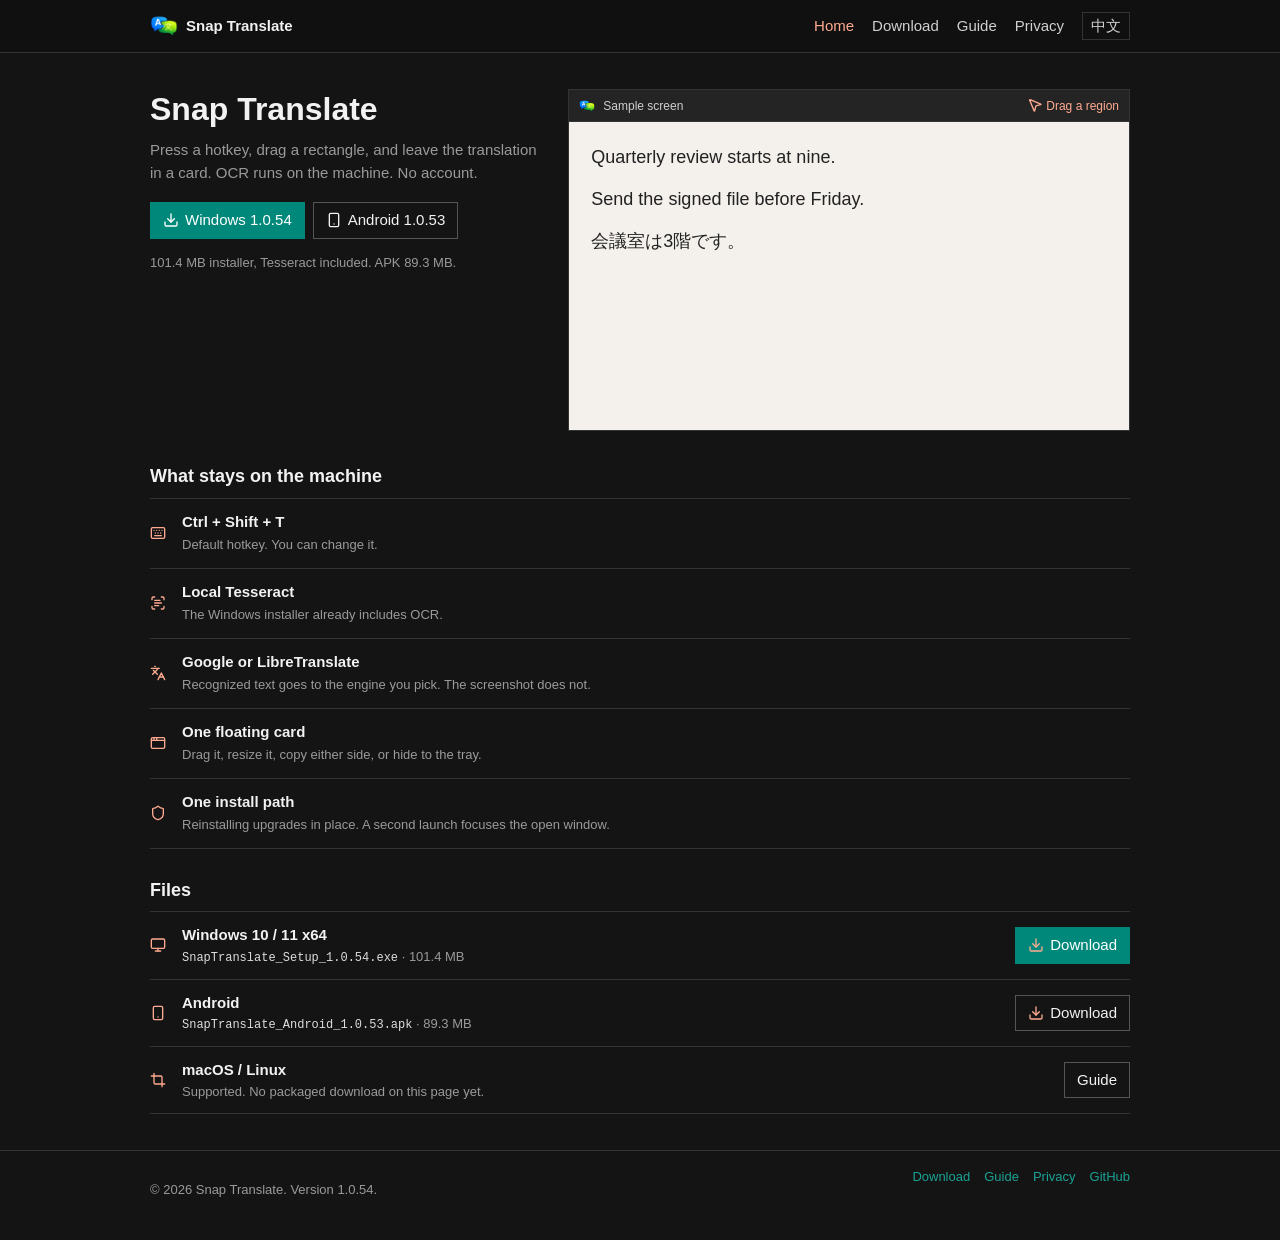
==== commit e143e6cb: "fix: 用内联 SVG 显示 Lucide 图标 CSS mask 把黑色描边当成透明，按钮图标因此不显示。" ====
--- a/index.html
+++ b/index.html
@@ -32,7 +32,7 @@
   <meta name="twitter:title" content="Snap Translate — Screen region OCR and floating translation">
   <meta name="twitter:description" content="Drag a region. Read it on device. Keep the translation in a floating card.">
   <meta name="twitter:image" content="https://rontowerdragonsingingzi.github.io/enblog/images/icon-512.png">
-  <link rel="stylesheet" href="css/style.css">
+  <link rel="stylesheet" href="css/style.css?v=3">
   <script type="application/ld+json">
   {
     "@context": "https://schema.org",
@@ -167,7 +167,7 @@
       </nav>
     </div>
   </footer>
-  <script src="js/config.js"></script>
-  <script src="js/main.js"></script>
+  <script src="js/config.js?v=3"></script>
+  <script src="js/main.js?v=3"></script>
 </body>
 </html>
--- a/css/style.css
+++ b/css/style.css
@@ -67,27 +67,12 @@
 }
 
 .ico {
-  display: inline-block;
   width: 16px;
   height: 16px;
-  background: currentColor;
+  display: inline-block;
   vertical-align: -3px;
   flex: 0 0 auto;
 }
-.ico-crop { -webkit-mask: url("../images/icons/crop.svg") center / contain no-repeat; mask: url("../images/icons/crop.svg") center / contain no-repeat; }
-.ico-scan { -webkit-mask: url("../images/icons/scan-text.svg") center / contain no-repeat; mask: url("../images/icons/scan-text.svg") center / contain no-repeat; }
-.ico-lang { -webkit-mask: url("../images/icons/languages.svg") center / contain no-repeat; mask: url("../images/icons/languages.svg") center / contain no-repeat; }
-.ico-window { -webkit-mask: url("../images/icons/app-window.svg") center / contain no-repeat; mask: url("../images/icons/app-window.svg") center / contain no-repeat; }
-.ico-key { -webkit-mask: url("../images/icons/keyboard.svg") center / contain no-repeat; mask: url("../images/icons/keyboard.svg") center / contain no-repeat; }
-.ico-down { -webkit-mask: url("../images/icons/download.svg") center / contain no-repeat; mask: url("../images/icons/download.svg") center / contain no-repeat; }
-.ico-monitor { -webkit-mask: url("../images/icons/monitor.svg") center / contain no-repeat; mask: url("../images/icons/monitor.svg") center / contain no-repeat; }
-.ico-phone { -webkit-mask: url("../images/icons/smartphone.svg") center / contain no-repeat; mask: url("../images/icons/smartphone.svg") center / contain no-repeat; }
-.ico-shield { -webkit-mask: url("../images/icons/shield.svg") center / contain no-repeat; mask: url("../images/icons/shield.svg") center / contain no-repeat; }
-.ico-copy { -webkit-mask: url("../images/icons/copy.svg") center / contain no-repeat; mask: url("../images/icons/copy.svg") center / contain no-repeat; }
-.ico-move { -webkit-mask: url("../images/icons/move.svg") center / contain no-repeat; mask: url("../images/icons/move.svg") center / contain no-repeat; }
-.ico-x { -webkit-mask: url("../images/icons/x.svg") center / contain no-repeat; mask: url("../images/icons/x.svg") center / contain no-repeat; }
-.ico-menu { -webkit-mask: url("../images/icons/menu.svg") center / contain no-repeat; mask: url("../images/icons/menu.svg") center / contain no-repeat; }
-.ico-pointer { -webkit-mask: url("../images/icons/mouse-pointer-2.svg") center / contain no-repeat; mask: url("../images/icons/mouse-pointer-2.svg") center / contain no-repeat; }
 
 .hero {
   display: grid;
@@ -196,7 +181,7 @@
 .facts li { grid-template-columns: 22px 1fr; }
 .facts b, .files strong { display: block; font-weight: 600; }
 .facts span, .files p { color: var(--muted); font-size: 13px; margin: 0; }
-.facts .ico, .files .ico { color: var(--peach); }
+.facts .ico, .files .ico, .desk-bar .ico { color: var(--peach); }
 
 .site-footer { border-top: 1px solid var(--line); margin-top: 28px; padding: 16px 0 28px; color: var(--muted); font-size: 13px; }
 .foot { display: flex; justify-content: space-between; gap: 12px; flex-wrap: wrap; }
@@ -225,9 +210,7 @@
     content: "";
     width: 16px;
     height: 16px;
-    background: #f2f2f2;
-    -webkit-mask: url("../images/icons/menu.svg") center / contain no-repeat;
-    mask: url("../images/icons/menu.svg") center / contain no-repeat;
+    background: url("data:image/svg+xml,%3Csvg xmlns='http://www.w3.org/2000/svg' viewBox='0 0 24 24' fill='none' stroke='%23f2f2f2' stroke-width='2' stroke-linecap='round'%3E%3Cpath d='M4 5h16'/%3E%3Cpath d='M4 12h16'/%3E%3Cpath d='M4 19h16'/%3E%3C/svg%3E") center / contain no-repeat;
   }
   .nav {
     display: none;
